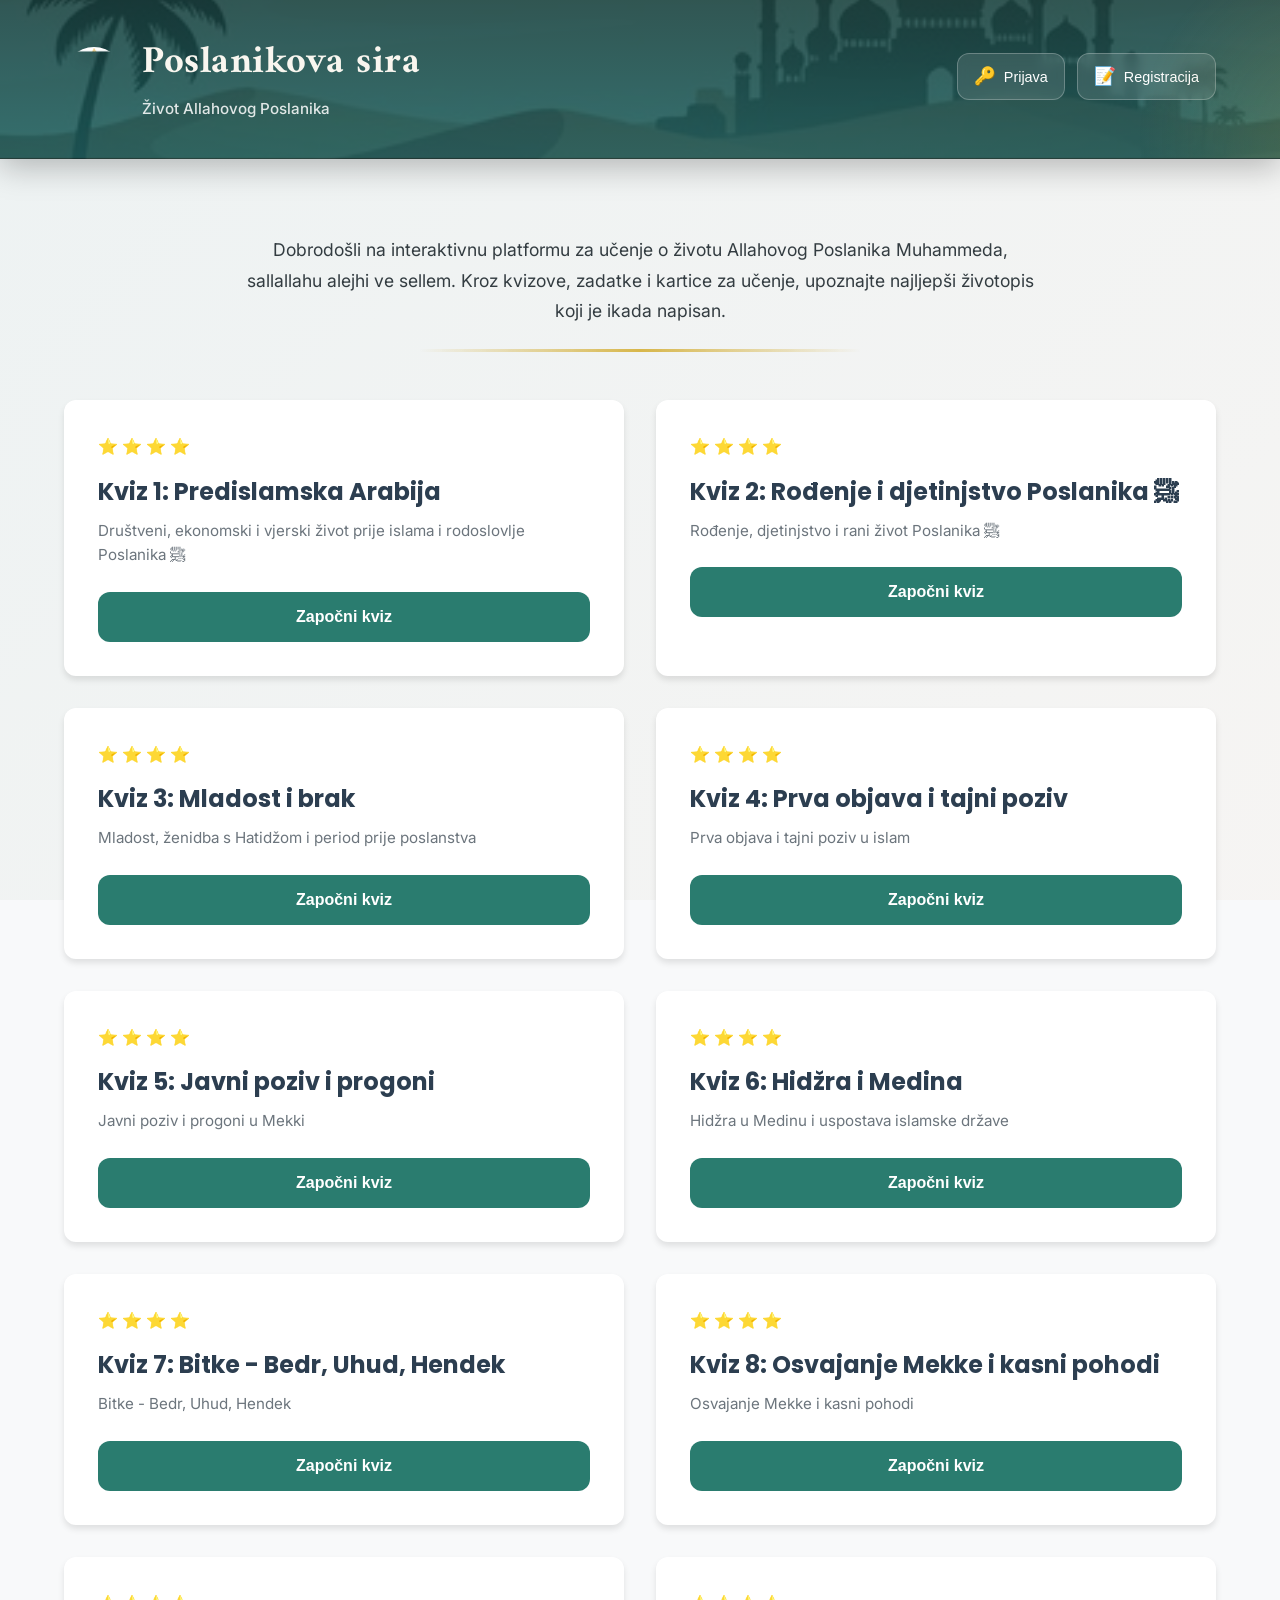
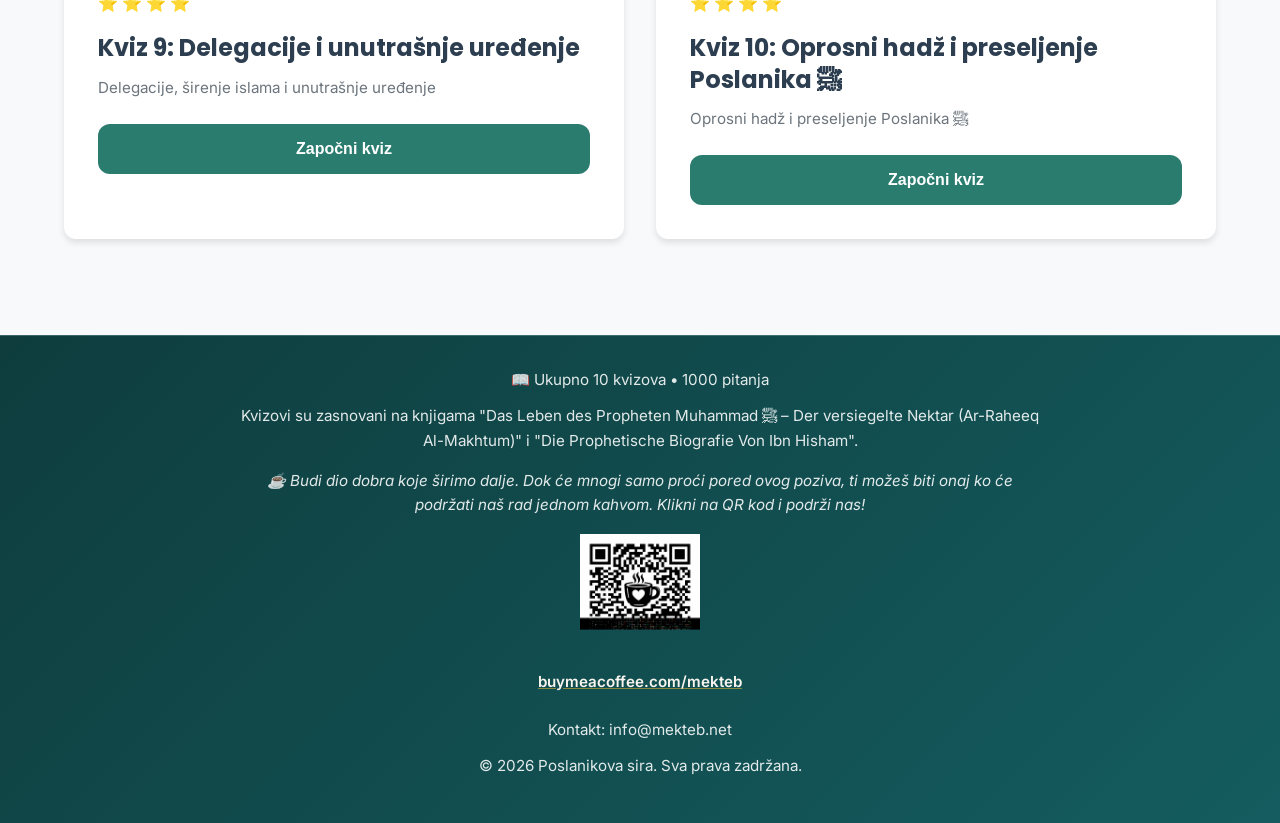
==== index.html @ 51594548 "Inicijalni commit: Sira mini-sajt sa Dockerfile-om za Coolify deploy" ====
<!DOCTYPE html>
<html lang="bs">
<head>
    <meta charset="UTF-8">
    <meta name="viewport" content="width=device-width, initial-scale=1.0">
    <title>Poslanikova sira - Život Allahovog Poslanika</title>
    <meta name="description" content="Interaktivni kvizovi i kartice za učenje o životu Allahovog Poslanika, sallallahu alejhi ve sellem">
    <link rel="stylesheet" href="css/style.css">
    <link rel="preconnect" href="https://fonts.googleapis.com">
    <link rel="preconnect" href="https://fonts.gstatic.com" crossorigin>
    <link href="https://fonts.googleapis.com/css2?family=Amiri:wght@400;700&family=Inter:wght@400;500;600;700&family=Poppins:wght@600;700;800&display=swap" rel="stylesheet">
<script async src="https://www.googletagmanager.com/gtag/js?id=G-P10X0MRPDG"></script>
<script>
  window.dataLayer = window.dataLayer || [];
  function gtag(){dataLayer.push(arguments);}
  gtag("js", new Date());
  gtag("config", "G-P10X0MRPDG");
</script>
</head>
<body>
    <div class="background-pattern"></div>
    
    <!-- Header -->
    <header class="header">
        <div class="container">
            <div class="header-content">
                <div class="logo">
                    <div class="logo-icon">
                        <img src="images/logo_sira.png" alt="Logo" class="logo-img">
                    </div>
                    <div class="logo-text">
                        <!-- Site title is now translatable -->
                        <h1 data-translate="siteTitle">Poslanikova sira</h1>
                        <p class="subtitle" data-translate="siteSubtitle">Život Allahovog Poslanika, s.a.v.s.</p>
                    </div>
                </div>
                <nav class="nav">
                    <div class="auth-nav" id="authNav" style="display: none;">
                        <button class="nav-btn" onclick="window.location.href='login.html?mode=login'">
                            <span class="icon">🔑</span>
                            <span data-translate="login">Prijava</span>
                        </button>
                        <button class="nav-btn" onclick="window.location.href='login.html?mode=register'">
                            <span class="icon">📝</span>
                            <span data-translate="register">Registracija</span>
                        </button>
                    </div>
                    <div class="user-info" id="userInfo" style="display: none;">
                        <span class="user-icon">👤</span>
                        <span class="user-name" id="userName">Korisnik</span>
                        <span class="user-points" id="userPoints">0 bodova</span>
                    </div>
                    <button class="nav-btn" id="statsBtn" data-page="stats">
                        <span class="icon">📊</span>
                        <span data-translate="statistics">Statistika</span>
                    </button>
                    <button class="nav-btn" id="flashcardsBtn" data-page="flashcards">
                        <span class="icon">🎴</span>
                        <span data-translate="flashcardsNav">Kartice</span>
                    </button>
                    <button class="nav-btn admin-only" id="adminBtn" style="display: none;">
                        <span class="icon">⚙️</span>
                        <span>Admin</span>
                    </button>
                    <button class="nav-btn logout-btn" id="logoutBtn">
                        <span class="icon">🚪</span>
                        <span data-translate="logout">Odjava</span>
                    </button>
                </nav>
            </div>
        </div>
    </header>

    <!-- Main Content -->
    <main class="main-content">
        <div class="container">
            
            <!-- Welcome Section -->
            <section class="welcome-section">
  <div class="welcome-centered">
    <p class="welcome-lead" data-translate="welcomeText">
      Dobrodošli na interaktivnu platformu za učenje o životu Allahovog Poslanika Muhammeda, sallallahu alejhi ve sellem.
      <br>
      Kroz kvizove i kartice za učenje upoznajte najljepši životopis koji je ikada napisan.
    </p>
    <div class="welcome-divider"></div>
  </div>
</section>

            <!-- Quizzes Section -->
            <section class="quizzes-section">                
                <div class="quizzes-grid">
                    
                    <!-- Kviz 1 -->
                    <div class="quiz-card" data-quiz="kviz1">
                        <div class="quiz-header">
                            <div class="quiz-difficulty">
                                <span class="star">⭐</span>
                                <span class="star">⭐</span>
                                <span class="star">⭐</span>
                                <span class="star">⭐</span>
                            </div>
                        </div>
                        <h3 class="quiz-title" data-translate="quiz1Title"></h3>
                        <p class="quiz-description" data-translate="quiz1Desc"></p>
                        <button class="start-quiz-btn" data-quiz-id="kviz1" data-translate="startQuiz">Započni kviz</button>
                    </div>

                    <!-- Kviz 2 -->
                    <div class="quiz-card" data-quiz="kviz2">
                        <div class="quiz-header">
                            <div class="quiz-difficulty">
                                <span class="star">⭐</span>
                                <span class="star">⭐</span>
                                <span class="star">⭐</span>
                                <span class="star">⭐</span>
                            </div>
                        </div>
                        <h3 class="quiz-title" data-translate="quiz2Title"></h3>
                        <p class="quiz-description" data-translate="quiz2Desc"></p>
                        <button class="start-quiz-btn" data-quiz-id="kviz2" data-translate="startQuiz">Započni kviz</button>
                    </div>

                    <!-- Kviz 3 -->
                    <div class="quiz-card" data-quiz="kviz3">
                        <div class="quiz-header">
                            <div class="quiz-difficulty">
                                <span class="star">⭐</span>
                                <span class="star">⭐</span>
                                <span class="star">⭐</span>
                                <span class="star">⭐</span>
                            </div>
                        </div>
                        <h3 class="quiz-title" data-translate="quiz3Title"></h3>
                        <p class="quiz-description" data-translate="quiz3Desc"></p>
                        <button class="start-quiz-btn" data-quiz-id="kviz3" data-translate="startQuiz">Započni kviz</button>
                    </div>

                    <!-- Kviz 4 -->
                    <div class="quiz-card" data-quiz="kviz4">
                        <div class="quiz-header">
                            <div class="quiz-difficulty">
                                <span class="star">⭐</span>
                                <span class="star">⭐</span>
                                <span class="star">⭐</span>
                                <span class="star">⭐</span>
                            </div>
                        </div>
                        <h3 class="quiz-title" data-translate="quiz4Title"></h3>
                        <p class="quiz-description" data-translate="quiz4Desc"></p>
                        <button class="start-quiz-btn" data-quiz-id="kviz4" data-translate="startQuiz">Započni kviz</button>
                    </div>

                    <!-- Kviz 5 -->
                    <div class="quiz-card" data-quiz="kviz5">
                        <div class="quiz-header">
                            <div class="quiz-difficulty">
                                <span class="star">⭐</span>
                                <span class="star">⭐</span>
                                <span class="star">⭐</span>
                                <span class="star">⭐</span>
                            </div>
                        </div>
                        <h3 class="quiz-title" data-translate="quiz5Title"></h3>
                        <p class="quiz-description" data-translate="quiz5Desc"></p>
                        <button class="start-quiz-btn" data-quiz-id="kviz5" data-translate="startQuiz">Započni kviz</button>
                    </div>

                    <!-- Kviz 6 -->
                    <div class="quiz-card" data-quiz="kviz6">
                        <div class="quiz-header">
                            <div class="quiz-difficulty">
                                <span class="star">⭐</span>
                                <span class="star">⭐</span>
                                <span class="star">⭐</span>
                                <span class="star">⭐</span>
                            </div>
                        </div>
                        <h3 class="quiz-title" data-translate="quiz6Title"></h3>
                        <p class="quiz-description" data-translate="quiz6Desc"></p>
                        <button class="start-quiz-btn" data-quiz-id="kviz6" data-translate="startQuiz">Započni kviz</button>
                    </div>

                    <!-- Kviz 7 -->
                    <div class="quiz-card" data-quiz="kviz7">
                        <div class="quiz-header">
                            <!-- icon removed -->
                            <div class="quiz-difficulty">
                                <span class="star">⭐</span>
                                <span class="star">⭐</span>
                                <span class="star">⭐</span>
                                <span class="star">⭐</span>
                            </div>
                        </div>
                        <h3 class="quiz-title" data-translate="quiz7Title"></h3>
                        <p class="quiz-description" data-translate="quiz7Desc"></p>
                        <button class="start-quiz-btn" data-quiz-id="kviz7" data-translate="startQuiz">Započni kviz</button>
                    </div>

                    <!-- Kviz 8 -->
                    <div class="quiz-card" data-quiz="kviz8">
                        <div class="quiz-header">
                            <!-- icon removed -->
                            <div class="quiz-difficulty">
                                <span class="star">⭐</span>
                                <span class="star">⭐</span>
                                <span class="star">⭐</span>
                                <span class="star">⭐</span>
                            </div>
                        </div>
                        <h3 class="quiz-title" data-translate="quiz8Title"></h3>
                        <p class="quiz-description" data-translate="quiz8Desc"></p>
                        <button class="start-quiz-btn" data-quiz-id="kviz8" data-translate="startQuiz">Započni kviz</button>
                    </div>

                    <!-- Kviz 9 -->
                    <div class="quiz-card" data-quiz="kviz9">
                        <div class="quiz-header">
                            <!-- icon removed -->
                            <div class="quiz-difficulty">
                                <span class="star">⭐</span>
                                <span class="star">⭐</span>
                                <span class="star">⭐</span>
                                <span class="star">⭐</span>
                            </div>
                        </div>
                        <h3 class="quiz-title" data-translate="quiz9Title"></h3>
                        <p class="quiz-description" data-translate="quiz9Desc"></p>
                        <button class="start-quiz-btn" data-quiz-id="kviz9" data-translate="startQuiz">Započni kviz</button>
                    </div>

                    <!-- Kviz 10 -->
                    <div class="quiz-card" data-quiz="kviz10">
                        <div class="quiz-header">
                            <!-- icon removed -->
                            <div class="quiz-difficulty">
                                <span class="star">⭐</span>
                                <span class="star">⭐</span>
                                <span class="star">⭐</span>
                                <span class="star">⭐</span>
                            </div>
                        </div>
                        <h3 class="quiz-title" data-translate="quiz10Title"></h3>
                        <p class="quiz-description" data-translate="quiz10Desc"></p>
                        <button class="start-quiz-btn" data-quiz-id="kviz10" data-translate="startQuiz">Započni kviz</button>
                    </div>

                </div>
            </section>

        </div>
    </main>

    <!-- Footer -->
    <footer class="footer">
        <div class="container">
            <div class="support-section">
                <!-- Total quizzes and questions info -->
                <p data-translate="totalQuizzesInfo">📖 Ukupno 10 kvizova • 1000 pitanja</p>
                <!-- Sources of quizzes -->
                <p data-translate="basedOnWorks">Kvizovi su zasnovani na knjigama "Das Leben des Propheten Muhammad ﷺ – Der versiegelte Nektar (Ar-Raheeq Al-Makhtum)" i "Die Prophetische Biografie Von Ibn Hisham".</p>
                <!-- Donation call to action -->
                <p class="coffee-text" data-translate="coffeeText">☕ Budi dio dobra koje širimo dalje. Dok će mnogi samo proći pored ovog poziva, ti možeš biti onaj ko će podržati naš rad. Klikni na QR kod i podrži nas!</p>
                <a href="https://www.buymeacoffee.com/mekteb" target="_blank">
                    <img src="images/bmc_qr.png" alt="Buy Me a Coffee QR" class="qr-code">
                </a>
                <p><a href="https://www.buymeacoffee.com/mekteb" target="_blank" class="support-link">buymeacoffee.com/mekteb</a></p>
                <!-- Contact information -->
                <p data-translate="contactInfo">Kontakt: <a href="mailto:info@mekteb.net">info@mekteb.net</a></p>
                <!-- Copyright -->
                <p class="copyright">© 2026 <span data-translate="siteTitleFooter">Poslanikova sira</span>. <span data-translate="allRightsReserved">Sva prava zadržana.</span></p>
            </div>
        </div>
    </footer>

    <!-- Statistics Modal -->
    <div class="modal" id="statsModal" style="display:none">
        <div class="modal-content">
            <div class="modal-header">
                <h2 data-translate="yourStatistics">📊 Vaša statistika</h2>
                <button class="close-modal" data-modal="statsModal">×</button>
            </div>
            <div class="modal-body">
                <div class="stats-grid">
                    <div class="stat-card">
                        <span class="stat-icon">⭐</span>
                        <span class="stat-value" id="totalPoints">0</span>
                        <span class="stat-label" data-translate="totalPointsLabel">Ukupno bodova</span>
                    </div>
                    <div class="stat-card">
                        <span class="stat-icon">✅</span>
                        <span class="stat-value" id="totalCorrect">0</span>
                        <span class="stat-label" data-translate="totalCorrectLabel">Tačnih odgovora</span>
                    </div>
                    <div class="stat-card">
                        <span class="stat-icon">❌</span>
                        <span class="stat-value" id="totalWrong">0</span>
                        <span class="stat-label" data-translate="totalWrongLabel">Netačnih odgovora</span>
                    </div>
                    <div class="stat-card">
                        <span class="stat-icon">📝</span>
                        <span class="stat-value" id="quizzesTaken">0</span>
                        <span class="stat-label" data-translate="quizzesTakenLabel">Završenih kvizova</span>
                    </div>
                </div>
                <div class="progress-section">
                    <h3 data-translate="quizHistoryTitle">Istorija kvizova</h3>
                    <div id="quizHistory"></div>
                </div>
            </div>
        </div>
    </div>

    <script src="js/translations.js"></script>
    <script src="js/auth.js"></script>
    <script src="js/app.js"></script>
    <script>
        // Apply translations on page load
        document.addEventListener('DOMContentLoaded', function () {
            if (typeof applyTranslations === 'function') {
                applyTranslations();
            }
        });
    </script>
</body>
</html>
---- css/style.css ----
/* Poslanikova sira - Main Styles */

:root {
    --primary: #2a7c6f;
    --primary-dark: #1e5a50;
    --secondary: #d4a574;
    --accent: #f4a261;
    --bg-light: #f8f9fa;
    --bg-white: #ffffff;
    --text-dark: #2c3e50;
    --text-light: #6c757d;
    --border-color: #e0e0e0;
    --shadow: 0 4px 6px rgba(0, 0, 0, 0.1);
    --shadow-lg: 0 10px 25px rgba(0, 0, 0, 0.15);
    --border-radius: 12px;
    --spacing-xs: 0.5rem;
    --spacing-sm: 0.75rem;
    --spacing-md: 1rem;
    --spacing-lg: 1.5rem;
    --spacing-xl: 2rem;
    --spacing-xxl: 3rem;
}

/* Custom header logo styling */
.header .logo-icon {
    /* Remove default gradient background when displaying logo image */
    background: none;
    box-shadow: none;
}

.header .logo-icon img {
    width: 60px;
    height: 60px;
    object-fit: contain;
    border-radius: 50%;
}

* {
    margin: 0;
    padding: 0;
    box-sizing: border-box;
}

body {
    font-family: 'Inter', sans-serif;
    background: var(--bg-light);
    color: var(--text-dark);
    line-height: 1.6;
    min-height: 100vh;
    position: relative;
}

.background-pattern {
    position: fixed;
    top: 0;
    left: 0;
    width: 100%;
    height: 100%;
    background: linear-gradient(135deg, rgba(42, 124, 111, 0.05) 0%, rgba(212, 165, 116, 0.05) 100%);
    pointer-events: none;
    z-index: -1;
}

.container {
    max-width: 1200px;
    margin: 0 auto;
    padding: 0 var(--spacing-lg);
}

/* Header */
.header {
    background: var(--bg-white);
    box-shadow: var(--shadow);
    padding: var(--spacing-lg) 0;
    position: sticky;
    top: 0;
    z-index: 100;
    /* Add subtle separation from content */
    border-bottom: 1px solid rgba(0, 0, 0, 0.08);
}

.header-content {
    display: flex;
    justify-content: space-between;
    align-items: center;
    flex-wrap: wrap;
    gap: var(--spacing-md);
}

.logo {
    display: flex;
    align-items: center;
    gap: var(--spacing-md);
}

.logo-icon {
    width: 60px;
    height: 60px;
    background: linear-gradient(135deg, var(--primary), var(--primary-dark));
    border-radius: 50%;
    display: flex;
    align-items: center;
    justify-content: center;
    box-shadow: var(--shadow);
}

.arabic-text {
    font-size: 2rem;
    color: white;
    font-family: 'Amiri', serif;
}

/* Custom style for quiz name on results page. We avoid using .arabic-text
   here because .arabic-text sets text color to white, which is hard to
   read on light backgrounds. */
.quiz-name {
    font-family: var(--font-heading);
    font-size: 1.4rem;
    font-weight: 700;
    color: var(--primary);
    margin-bottom: var(--spacing-md);
}

.logo-text h1 {
    font-family: 'Poppins', sans-serif;
    font-size: 1.75rem;
    color: var(--primary);
    margin-bottom: 0.25rem;
}

.subtitle {
    font-size: 0.9rem;
    color: var(--text-light);
}

.nav {
    display: flex;
    align-items: center;
    gap: var(--spacing-sm);
    flex-wrap: wrap;
}

.auth-nav {
    display: flex;
    gap: var(--spacing-sm);
}

.user-info {
    display: flex;
    align-items: center;
    gap: var(--spacing-sm);
    padding: var(--spacing-sm) var(--spacing-md);
    background: var(--bg-light);
    border-radius: var(--border-radius);
}

.user-icon {
    font-size: 1.25rem;
}

.user-name {
    font-weight: 600;
    color: var(--text-dark);
}

.user-points {
    font-size: 0.875rem;
    color: var(--text-light);
    padding-left: var(--spacing-sm);
    border-left: 2px solid var(--border-color);
}

.nav-btn {
    display: flex;
    align-items: center;
    gap: var(--spacing-xs);
    padding: var(--spacing-sm) var(--spacing-md);
    background: var(--bg-white);
    border: 2px solid var(--border-color);
    border-radius: var(--border-radius);
    cursor: pointer;
    transition: all 0.3s ease;
    font-size: 0.9rem;
    font-weight: 500;
}

.nav-btn:hover {
    background: var(--primary);
    color: white;
    border-color: var(--primary);
    transform: translateY(-2px);
}

.nav-btn .icon {
    font-size: 1.1rem;
}

.logout-btn {
    background: #dc3545;
    color: white;
    border-color: #dc3545;
}

.logout-btn:hover {
    background: #c82333;
    border-color: #c82333;
}

/* Main Content */
.main-content {
    padding: var(--spacing-xxl) 0;
}

.hero-section {
    text-align: center;
    margin-bottom: var(--spacing-xxl);
}

.hero-title {
    font-family: 'Amiri', serif;
    font-size: 2.5rem;
    color: var(--primary);
    margin-bottom: var(--spacing-md);
}

.hero-description {
    font-size: 1.1rem;
    color: var(--text-light);
    max-width: 800px;
    margin: 0 auto var(--spacing-xl);
    line-height: 1.8;
}

.stats-overview {
    display: flex;
    justify-content: center;
    gap: var(--spacing-xl);
    flex-wrap: wrap;
}

.stat-item {
    display: flex;
    flex-direction: column;
    align-items: center;
    padding: var(--spacing-lg);
    background: var(--bg-white);
    border-radius: var(--border-radius);
    box-shadow: var(--shadow);
    min-width: 120px;
}

.stat-number {
    font-size: 2.5rem;
    font-weight: 700;
    color: var(--primary);
    font-family: 'Poppins', sans-serif;
}

.stat-label {
    font-size: 0.9rem;
    color: var(--text-light);
    margin-top: var(--spacing-xs);
}

/* Quizzes Section */
.quizzes-section {
    margin-top: var(--spacing-xxl);
}

.section-title {
    font-family: 'Poppins', sans-serif;
    font-size: 2rem;
    color: var(--text-dark);
    margin-bottom: var(--spacing-xl);
    text-align: center;
}

.quizzes-grid {
    display: grid;
    /* Always show two columns for quizzes. On smaller screens the cards will stack due to container width constraints */
    grid-template-columns: repeat(2, 1fr);
    gap: var(--spacing-xl);
}

.quiz-card {
    background: var(--bg-white);
    border-radius: var(--border-radius);
    padding: var(--spacing-xl);
    box-shadow: var(--shadow);
    transition: all 0.3s ease;
    cursor: pointer;
    border: 2px solid transparent;
}

.quiz-card:hover {
    transform: translateY(-5px);
    box-shadow: var(--shadow-lg);
    border-color: var(--primary);
}

.quiz-header {
    display: flex;
    justify-content: space-between;
    align-items: center;
    margin-bottom: var(--spacing-md);
}

.quiz-icon {
    font-size: 2.5rem;
}

.quiz-difficulty {
    display: flex;
    gap: 0.25rem;
}

.star {
    color: #ffc107;
    font-size: 1rem;
}

.quiz-title {
    font-family: 'Poppins', sans-serif;
    font-size: 1.5rem;
    color: var(--text-dark);
    margin-bottom: var(--spacing-sm);
    line-height: 1.3;
}

.quiz-description {
    color: var(--text-light);
    font-size: 0.95rem;
    margin-bottom: var(--spacing-lg);
    line-height: 1.6;
}

.quiz-info {
    display: flex;
    gap: var(--spacing-lg);
    margin-bottom: var(--spacing-lg);
    padding-top: var(--spacing-md);
    border-top: 1px solid var(--border-color);
}

.info-item {
    display: flex;
    align-items: center;
    gap: var(--spacing-xs);
    font-size: 0.9rem;
    color: var(--text-light);
}

.info-item .icon {
    font-size: 1.1rem;
}

.start-quiz-btn {
    width: 100%;
    padding: var(--spacing-md);
    background: var(--primary);
    color: white;
    border: none;
    border-radius: var(--border-radius);
    font-size: 1rem;
    font-weight: 600;
    cursor: pointer;
    transition: all 0.3s ease;
}

.start-quiz-btn:hover {
    background: var(--primary-dark);
    transform: translateX(5px);
}

/* Footer */
.footer {
    background: linear-gradient(135deg, #0f3d3e, #145c5f);
    color: rgba(255,255,255,0.92);
    padding: var(--spacing-xl) 0;
    margin-top: var(--spacing-xxl);
    border-top: 1px solid rgba(255,255,255,0.18);
}

/* Support section inside footer */
.support-section {
    text-align: center;
    max-width: 800px;
    margin: 0 auto;
}

/* Individual paragraphs in footer */
.support-section p {
    margin-bottom: var(--spacing-sm);
    font-size: 0.95rem;
    color: rgba(255, 255, 255, 0.88);
    line-height: 1.6;
}

.coffee-text {
    margin: var(--spacing-md) 0;
    font-style: italic;
    color: rgba(255, 255, 255, 0.8);
}

.qr-code {
    width: 120px;
    height: auto;
    margin: var(--spacing-md) auto;
    display: block;
}

.support-link {
    color: #f9f6ef;
    text-decoration: underline;
    text-decoration-color: rgba(212,175,55,0.6);
    font-weight: 600;
    display: inline-block;
    margin-bottom: var(--spacing-sm);
    transition: all 0.3s ease;
}

.support-link:hover {
    color: #ffffff;
    text-decoration-color: rgba(212,175,55,0.9);
}

/* Responsive */
@media (max-width: 768px) {
    .header-content {
        flex-direction: column;
        text-align: center;
    }

    .nav {
        width: 100%;
        justify-content: center;
    }

    .hero-title {
        font-size: 2rem;
    }

    .quizzes-grid {
        grid-template-columns: 1fr;
    }

    .stats-overview {
        gap: var(--spacing-md);
    }

    .stat-item {
        min-width: 100px;
        padding: var(--spacing-md);
    }

    .stat-number {
        font-size: 2rem;
    }
}
/* =========================
   SVEČANO ZAGLAVLJE
========================= */

.header {
    position: relative;
    background: linear-gradient(rgba(15, 61, 62, 0.85), rgba(20, 92, 95, 0.85)), url('../images/header_bg.jpg');
    background-size: cover;
    background-position: center;
    color: #ffffff;
    padding: 32px 0 36px;
    box-shadow: 0 8px 30px rgba(0, 0, 0, 0.25);
    overflow: hidden;
}

/* suptilni ornament / svjetlo */
.header::after {
    content: "";
    position: absolute;
    top: -40%;
    right: -20%;
    width: 400px;
    height: 400px;
    background: radial-gradient(
        circle,
        rgba(212, 175, 55, 0.18),
        transparent 70%
    );
    pointer-events: none;
}

/* LOGO BLOK */
.logo {
    display: flex;
    align-items: center;
    gap: 18px;
}

.logo-img {
    width: 64px;
    height: auto;
    filter: drop-shadow(0 4px 8px rgba(0,0,0,0.35));
}

/* NASLOV */
.logo-text h1 {
    font-family: "Amiri", serif;
    font-size: 2.4rem;
    font-weight: 700;
    margin: 0;
    letter-spacing: 0.5px;
    color: #f9f6ef;
}

/* PODNASLOV */
.logo-text .subtitle {
    font-family: "Inter", sans-serif;
    font-size: 0.95rem;
    font-weight: 500;
    margin-top: 4px;
    color: rgba(255, 255, 255, 0.85);
}

/* NAV DUGMAD U HEADERU */
.nav-btn {
    background: rgba(255, 255, 255, 0.12);
    border: 1px solid rgba(255, 255, 255, 0.25);
    color: #fff;
    backdrop-filter: blur(6px);
}

.nav-btn:hover {
    background: rgba(212, 175, 55, 0.25);
    border-color: rgba(212, 175, 55, 0.6);
}

/* USER INFO */
.user-info {
    color: rgba(255,255,255,0.9);
}
/* Centered welcome text – elegant version */
.welcome-section {
  margin: 28px 0 36px;
}

.welcome-centered {
  max-width: 820px;
  margin: 0 auto;
  text-align: center;
  padding: 0 16px;
}

.welcome-lead {
  margin: 0;
  font-family: "Amiri", serif;
  font-size: 1.25rem;
  line-height: 1.75;
  color: rgba(30, 40, 45, 0.9);
}

/* Estetski razdjelnik */
.welcome-divider {
  margin: 22px auto 0;
  width: 140px;
  height: 1px;
  background: linear-gradient(
    to right,
    transparent,
    rgba(212, 175, 55, 0.9),
    transparent
  );
}
/* Centered welcome text – elegant version */
.welcome-section {
  margin: 28px 0 36px;
}

.welcome-centered {
  max-width: 820px;
  margin: 0 auto;
  text-align: center;
  padding: 0 16px;
}

.welcome-lead {
  margin: 0;
  font-family: "Inter", sans-serif;
  font-size: 1.1rem;
  line-height: 1.75;
  color: rgba(30, 40, 45, 0.9);
}

/* Estetski razdjelnik */
.welcome-divider {
  margin: 22px auto 0;
  width: 440px;
  height: 3px;
  background: linear-gradient(
    to right,
    transparent,
    rgba(212, 175, 55, 0.9),
    transparent
  );
}
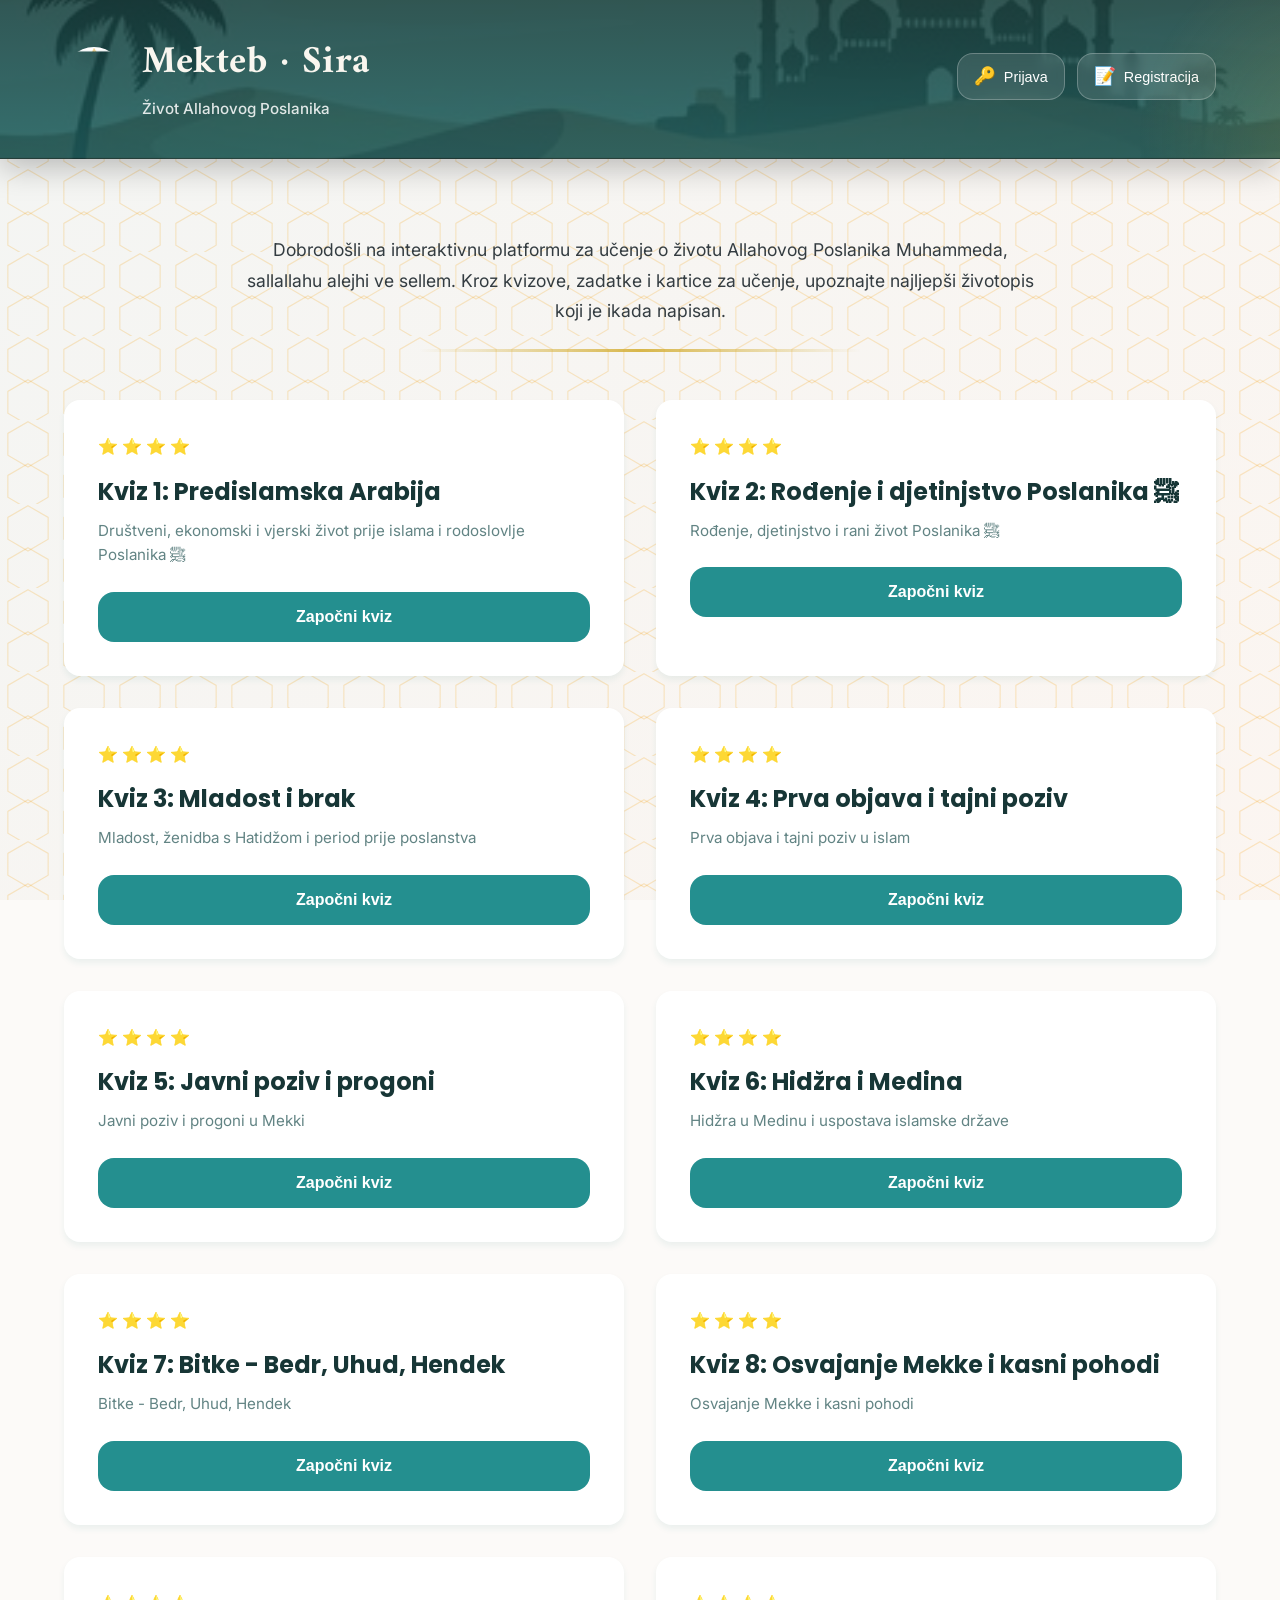
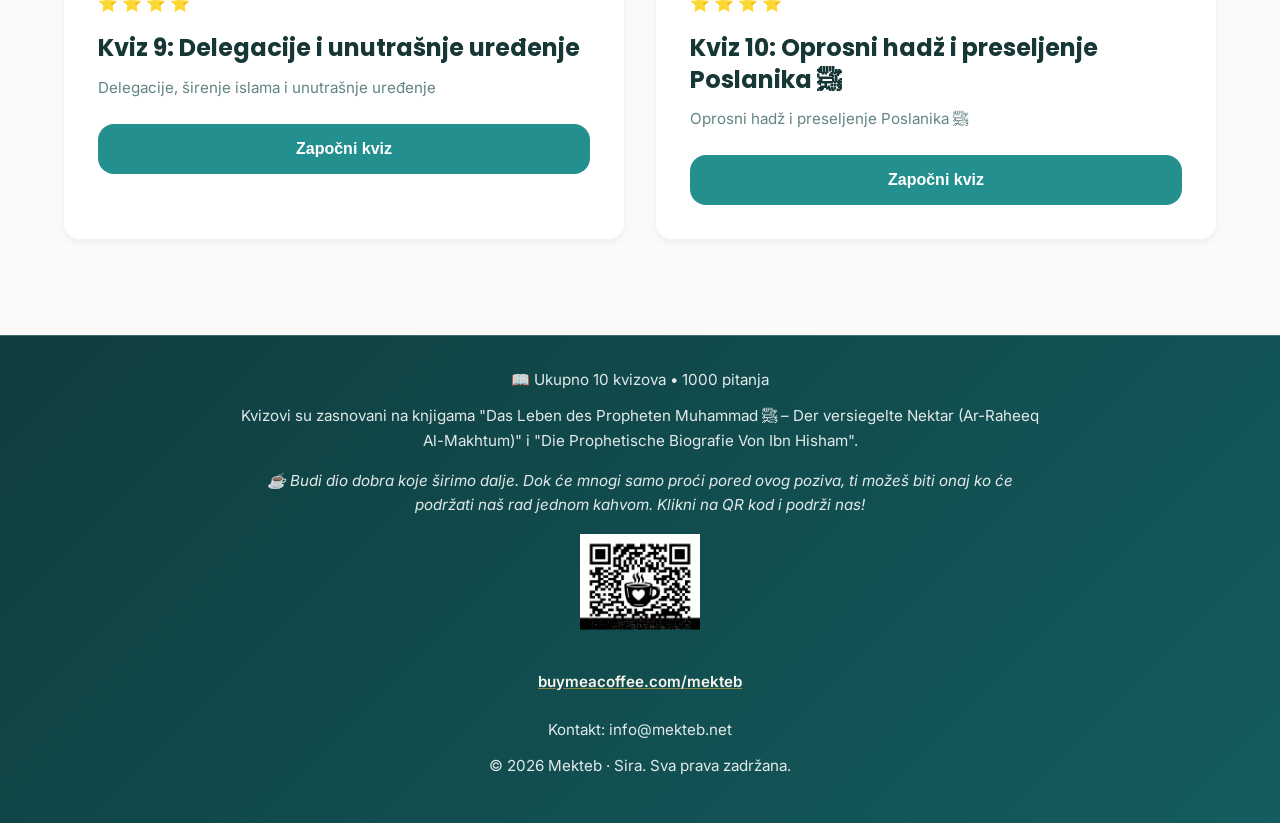
==== commit 7f88ced2: "Dizajn: mekteb.net paleta (tirkiz/narandža/krem) + saće pozadina + Mekteb prefix u logo naslovu" ====
--- a/index.html
+++ b/index.html
@@ -30,7 +30,7 @@
                     </div>
                     <div class="logo-text">
                         <!-- Site title is now translatable -->
-                        <h1 data-translate="siteTitle">Poslanikova sira</h1>
+                        <h1 data-translate="siteTitle"><span style="color: var(--primary); font-weight: 800;">Mekteb</span> <span style="color: var(--text-light); font-weight: 400; margin: 0 0.2rem;">·</span> Sira</h1>
                         <p class="subtitle" data-translate="siteSubtitle">Život Allahovog Poslanika, s.a.v.s.</p>
                     </div>
                 </div>
--- a/css/style.css
+++ b/css/style.css
@@ -1,18 +1,19 @@
 /* Poslanikova sira - Main Styles */
 
 :root {
-    --primary: #2a7c6f;
-    --primary-dark: #1e5a50;
-    --secondary: #d4a574;
-    --accent: #f4a261;
-    --bg-light: #f8f9fa;
+    /* Mekteb.net paleta — duboki tirkiz + topla narandža na kremastoj pozadini */
+    --primary: hsl(180, 60%, 35%);
+    --primary-dark: hsl(180, 65%, 25%);
+    --secondary: hsl(25, 85%, 60%);
+    --accent: hsl(40, 95%, 55%);
+    --bg-light: hsl(40, 33%, 98%);
     --bg-white: #ffffff;
-    --text-dark: #2c3e50;
-    --text-light: #6c757d;
-    --border-color: #e0e0e0;
-    --shadow: 0 4px 6px rgba(0, 0, 0, 0.1);
-    --shadow-lg: 0 10px 25px rgba(0, 0, 0, 0.15);
-    --border-radius: 12px;
+    --text-dark: hsl(180, 40%, 15%);
+    --text-light: hsl(180, 15%, 45%);
+    --border-color: hsl(40, 20%, 88%);
+    --shadow: 0 4px 6px rgba(35, 122, 122, 0.08);
+    --shadow-lg: 0 10px 25px rgba(35, 122, 122, 0.15);
+    --border-radius: 16px;
     --spacing-xs: 0.5rem;
     --spacing-sm: 0.75rem;
     --spacing-md: 1rem;
@@ -56,7 +57,13 @@
     left: 0;
     width: 100%;
     height: 100%;
-    background: linear-gradient(135deg, rgba(42, 124, 111, 0.05) 0%, rgba(212, 165, 116, 0.05) 100%);
+    background-color: hsl(40, 33%, 98%);
+    background-image:
+        linear-gradient(135deg, rgba(35, 122, 122, 0.04) 0%, rgba(240, 133, 66, 0.04) 100%),
+        url("data:image/svg+xml;utf8,<svg xmlns='http://www.w3.org/2000/svg' width='56' height='100' viewBox='0 0 56 100'><g fill='none' stroke='%23f59e0b' stroke-width='1.4' stroke-opacity='0.22'><polygon points='28,2 52,16 52,42 28,56 4,42 4,16'/><polygon points='28,52 52,66 52,92 28,106 4,92 4,66'/></g></svg>");
+    background-size: auto, 56px 84px;
+    background-repeat: no-repeat, repeat;
+    background-attachment: fixed;
     pointer-events: none;
     z-index: -1;
 }
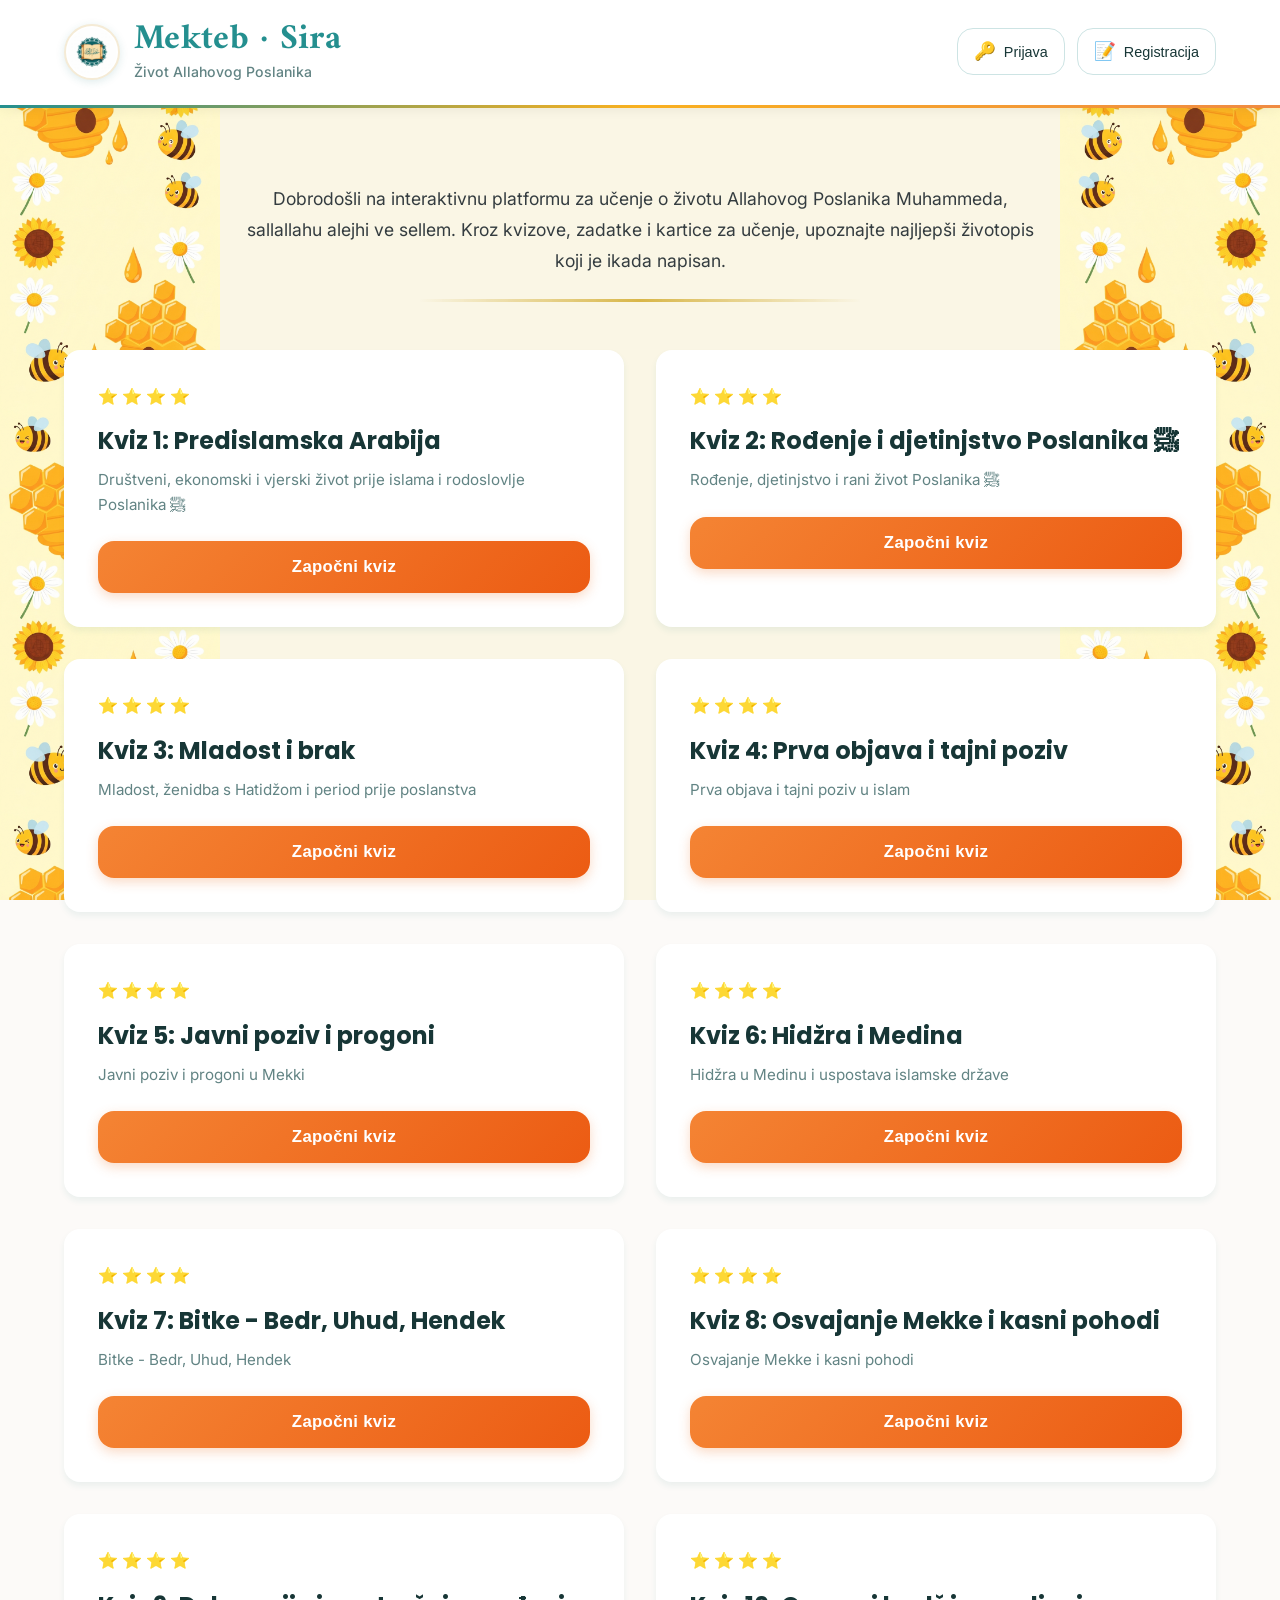
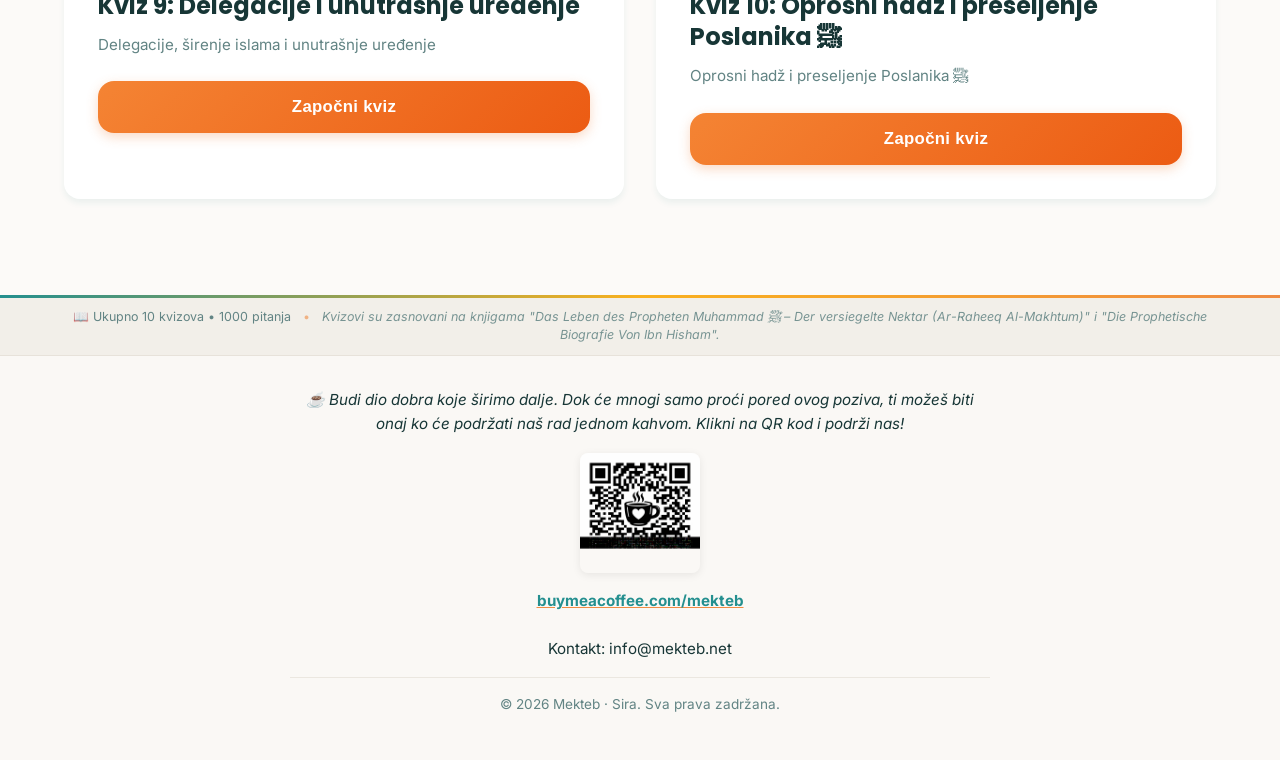
==== commit 36093770: "Mekteb-style svijetli footer + diskretna meta traka + novi vidljiv logo" ====
--- a/index.html
+++ b/index.html
@@ -251,24 +251,26 @@
         </div>
     </main>
 
-    <!-- Footer -->
+    <!-- Footer (mekteb.net stil) -->
     <footer class="footer">
+        <!-- Diskretna traka na vrhu sa info o izvorima -->
+        <div class="footer-meta">
+            <div class="container">
+                <span class="footer-meta-item" data-translate="totalQuizzesInfo">Ukupno 10 kvizova • 1000 pitanja</span>
+                <span class="footer-meta-sep">•</span>
+                <span class="footer-meta-item footer-sources" data-translate="basedOnWorks">Kvizovi su zasnovani na knjigama "Das Leben des Propheten Muhammad ﷺ – Der versiegelte Nektar (Ar-Raheeq Al-Makhtum)" i "Die Prophetische Biografie Von Ibn Hisham".</span>
+            </div>
+        </div>
+
         <div class="container">
             <div class="support-section">
-                <!-- Total quizzes and questions info -->
-                <p data-translate="totalQuizzesInfo">📖 Ukupno 10 kvizova • 1000 pitanja</p>
-                <!-- Sources of quizzes -->
-                <p data-translate="basedOnWorks">Kvizovi su zasnovani na knjigama "Das Leben des Propheten Muhammad ﷺ – Der versiegelte Nektar (Ar-Raheeq Al-Makhtum)" i "Die Prophetische Biografie Von Ibn Hisham".</p>
-                <!-- Donation call to action -->
                 <p class="coffee-text" data-translate="coffeeText">☕ Budi dio dobra koje širimo dalje. Dok će mnogi samo proći pored ovog poziva, ti možeš biti onaj ko će podržati naš rad. Klikni na QR kod i podrži nas!</p>
                 <a href="https://www.buymeacoffee.com/mekteb" target="_blank">
                     <img src="images/bmc_qr.png" alt="Buy Me a Coffee QR" class="qr-code">
                 </a>
                 <p><a href="https://www.buymeacoffee.com/mekteb" target="_blank" class="support-link">buymeacoffee.com/mekteb</a></p>
-                <!-- Contact information -->
                 <p data-translate="contactInfo">Kontakt: <a href="mailto:info@mekteb.net">info@mekteb.net</a></p>
-                <!-- Copyright -->
-                <p class="copyright">© 2026 <span data-translate="siteTitleFooter">Poslanikova sira</span>. <span data-translate="allRightsReserved">Sva prava zadržana.</span></p>
+                <p class="copyright">© 2026 <span data-translate="siteTitleFooter">Mekteb · Sira</span>. <span data-translate="allRightsReserved">Sva prava zadržana.</span></p>
             </div>
         </div>
     </footer>
--- a/css/style.css
+++ b/css/style.css
@@ -57,15 +57,50 @@
     left: 0;
     width: 100%;
     height: 100%;
-    background-color: hsl(40, 33%, 98%);
-    background-image:
-        linear-gradient(135deg, rgba(35, 122, 122, 0.04) 0%, rgba(240, 133, 66, 0.04) 100%),
-        url("data:image/svg+xml;utf8,<svg xmlns='http://www.w3.org/2000/svg' width='56' height='100' viewBox='0 0 56 100'><g fill='none' stroke='%23f59e0b' stroke-width='1.4' stroke-opacity='0.22'><polygon points='28,2 52,16 52,42 28,56 4,42 4,16'/><polygon points='28,52 52,66 52,92 28,106 4,92 4,66'/></g></svg>");
-    background-size: auto, 56px 84px;
-    background-repeat: no-repeat, repeat;
-    background-attachment: fixed;
+    background-color: hsl(48, 70%, 94%);
     pointer-events: none;
     z-index: -1;
+}
+
+.background-pattern::before,
+.background-pattern::after {
+    content: "";
+    position: absolute;
+    top: 0;
+    bottom: 0;
+    width: 220px;
+    background-image: url('../images/bg-side.png');
+    background-repeat: repeat-y;
+    background-size: 220px auto;
+    background-position: top center;
+    opacity: 0.95;
+}
+
+.background-pattern::before {
+    left: 0;
+}
+
+.background-pattern::after {
+    right: 0;
+    transform: scaleX(-1);
+}
+
+@media (max-width: 1100px) {
+    .background-pattern::before,
+    .background-pattern::after {
+        width: 130px;
+        background-size: 130px auto;
+        opacity: 0.6;
+    }
+}
+
+@media (max-width: 768px) {
+    .background-pattern::before,
+    .background-pattern::after {
+        width: 70px;
+        background-size: 70px auto;
+        opacity: 0.45;
+    }
 }
 
 .container {
@@ -364,49 +399,79 @@
 .start-quiz-btn {
     width: 100%;
     padding: var(--spacing-md);
-    background: var(--primary);
-    color: white;
+    background: linear-gradient(135deg, hsl(25, 90%, 58%), hsl(20, 85%, 50%));
+    color: #ffffff;
     border: none;
     border-radius: var(--border-radius);
-    font-size: 1rem;
-    font-weight: 600;
+    font-size: 1.05rem;
+    font-weight: 700;
     cursor: pointer;
-    transition: all 0.3s ease;
+    transition: all 0.25s ease;
+    box-shadow: 0 4px 12px rgba(240, 133, 66, 0.3);
+    letter-spacing: 0.3px;
 }
 
 .start-quiz-btn:hover {
-    background: var(--primary-dark);
-    transform: translateX(5px);
-}
-
-/* Footer */
+    background: linear-gradient(135deg, hsl(25, 95%, 55%), hsl(18, 90%, 45%));
+    transform: translateY(-2px);
+    box-shadow: 0 6px 18px rgba(240, 133, 66, 0.45);
+}
+
+/* Footer (mekteb.net stil — svijetla pozadina, tirkiz/narandža akcenti) */
 .footer {
-    background: linear-gradient(135deg, #0f3d3e, #145c5f);
-    color: rgba(255,255,255,0.92);
-    padding: var(--spacing-xl) 0;
+    background: hsl(40, 33%, 97%);
+    color: var(--text-dark);
+    padding: 0 0 var(--spacing-xl) 0;
     margin-top: var(--spacing-xxl);
-    border-top: 1px solid rgba(255,255,255,0.18);
-}
-
-/* Support section inside footer */
+    border-top: 3px solid transparent;
+    border-image: linear-gradient(90deg, hsl(180, 60%, 35%), hsl(40, 95%, 55%), hsl(25, 85%, 60%)) 1;
+}
+
+/* Diskretna meta traka na vrhu footera */
+.footer-meta {
+    background: hsl(40, 25%, 93%);
+    padding: 10px 0;
+    margin-bottom: var(--spacing-xl);
+    border-bottom: 1px solid hsl(40, 20%, 88%);
+    text-align: center;
+    font-size: 0.78rem;
+    color: var(--text-light);
+    line-height: 1.5;
+}
+
+.footer-meta-item {
+    display: inline;
+}
+
+.footer-meta-sep {
+    margin: 0 0.5rem;
+    color: var(--secondary);
+    opacity: 0.6;
+}
+
+.footer-sources {
+    font-style: italic;
+    opacity: 0.85;
+}
+
+/* Support section */
 .support-section {
     text-align: center;
-    max-width: 800px;
+    max-width: 700px;
     margin: 0 auto;
 }
 
-/* Individual paragraphs in footer */
 .support-section p {
     margin-bottom: var(--spacing-sm);
     font-size: 0.95rem;
-    color: rgba(255, 255, 255, 0.88);
+    color: var(--text-dark);
     line-height: 1.6;
 }
 
 .coffee-text {
     margin: var(--spacing-md) 0;
     font-style: italic;
-    color: rgba(255, 255, 255, 0.8);
+    color: var(--text-light);
 }
 
 .qr-code {
@@ -414,21 +479,40 @@
     height: auto;
     margin: var(--spacing-md) auto;
     display: block;
+    border-radius: 8px;
+    box-shadow: 0 2px 8px rgba(0, 0, 0, 0.08);
 }
 
 .support-link {
-    color: #f9f6ef;
+    color: var(--primary);
     text-decoration: underline;
-    text-decoration-color: rgba(212,175,55,0.6);
-    font-weight: 600;
+    text-decoration-color: var(--secondary);
+    font-weight: 700;
     display: inline-block;
     margin-bottom: var(--spacing-sm);
-    transition: all 0.3s ease;
+    transition: all 0.2s ease;
 }
 
 .support-link:hover {
-    color: #ffffff;
-    text-decoration-color: rgba(212,175,55,0.9);
+    color: var(--primary-dark);
+    text-decoration-color: var(--primary);
+}
+
+.copyright {
+    margin-top: var(--spacing-md) !important;
+    padding-top: var(--spacing-md);
+    border-top: 1px solid hsl(40, 20%, 90%);
+    font-size: 0.85rem !important;
+    color: var(--text-light) !important;
+}
+
+.copyright a, .support-section a[href^="mailto"] {
+    color: var(--primary);
+    text-decoration: none;
+}
+
+.copyright a:hover, .support-section a[href^="mailto"]:hover {
+    text-decoration: underline;
 }
 
 /* Responsive */
@@ -468,81 +552,98 @@
    SVEČANO ZAGLAVLJE
 ========================= */
 
+/* BIJELI HEADER (mekteb.net stil) */
 .header {
     position: relative;
-    background: linear-gradient(rgba(15, 61, 62, 0.85), rgba(20, 92, 95, 0.85)), url('../images/header_bg.jpg');
-    background-size: cover;
-    background-position: center;
-    color: #ffffff;
-    padding: 32px 0 36px;
-    box-shadow: 0 8px 30px rgba(0, 0, 0, 0.25);
+    background: #ffffff;
+    color: var(--text-dark);
+    padding: 20px 0 22px;
+    box-shadow: 0 2px 12px rgba(0, 0, 0, 0.06);
+    border-bottom: 3px solid transparent;
+    border-image: linear-gradient(90deg, hsl(180, 60%, 35%), hsl(40, 95%, 55%), hsl(25, 85%, 60%)) 1;
     overflow: hidden;
 }
 
-/* suptilni ornament / svjetlo */
-.header::after {
-    content: "";
-    position: absolute;
-    top: -40%;
-    right: -20%;
-    width: 400px;
-    height: 400px;
-    background: radial-gradient(
-        circle,
-        rgba(212, 175, 55, 0.18),
-        transparent 70%
-    );
-    pointer-events: none;
-}
+.header::after { content: none; }
 
 /* LOGO BLOK */
 .logo {
     display: flex;
     align-items: center;
-    gap: 18px;
-}
-
+    gap: 14px;
+}
+
+/* Override tamnog gradient kruga oko logo-icon — bijela pozadina sa suptilnim border-om */
+.header .logo-icon {
+    background: #ffffff !important;
+    box-shadow: 0 2px 8px rgba(35, 122, 122, 0.15) !important;
+    border: 2px solid hsl(40, 60%, 90%);
+    width: 56px !important;
+    height: 56px !important;
+}
+
+.header .logo-icon img,
 .logo-img {
-    width: 64px;
-    height: auto;
-    filter: drop-shadow(0 4px 8px rgba(0,0,0,0.35));
-}
-
-/* NASLOV */
+    width: 48px !important;
+    height: 48px !important;
+    object-fit: contain;
+    border-radius: 50%;
+    filter: none;
+    display: block;
+}
+
+/* NASLOV — tamna mekteb tirkiz boja na bijeloj pozadini */
 .logo-text h1 {
     font-family: "Amiri", serif;
-    font-size: 2.4rem;
+    font-size: 2.2rem;
     font-weight: 700;
     margin: 0;
-    letter-spacing: 0.5px;
-    color: #f9f6ef;
+    letter-spacing: 0.3px;
+    color: var(--primary) !important;
+    text-shadow: none;
+    line-height: 1.1;
+}
+
+/* Span boje — Mekteb tirkiz, separator narandžast, Sira tamniji tirkiz */
+.logo-text h1 span:nth-child(1) {
+    color: var(--primary) !important;
+    font-weight: 800 !important;
+}
+
+.logo-text h1 span:nth-child(2) {
+    color: var(--secondary) !important;
+    font-weight: 400 !important;
 }
 
 /* PODNASLOV */
 .logo-text .subtitle {
     font-family: "Inter", sans-serif;
-    font-size: 0.95rem;
+    font-size: 0.88rem;
     font-weight: 500;
-    margin-top: 4px;
-    color: rgba(255, 255, 255, 0.85);
-}
-
-/* NAV DUGMAD U HEADERU */
+    margin-top: 2px;
+    color: var(--text-light);
+}
+
+/* NAV DUGMAD — tirkiz outline na bijeloj pozadini */
 .nav-btn {
-    background: rgba(255, 255, 255, 0.12);
-    border: 1px solid rgba(255, 255, 255, 0.25);
-    color: #fff;
-    backdrop-filter: blur(6px);
+    background: #ffffff;
+    border: 1.5px solid hsl(180, 30%, 85%);
+    color: var(--text-dark);
+    backdrop-filter: none;
+    transition: all 0.2s ease;
 }
 
 .nav-btn:hover {
-    background: rgba(212, 175, 55, 0.25);
-    border-color: rgba(212, 175, 55, 0.6);
+    background: var(--primary);
+    border-color: var(--primary);
+    color: #ffffff;
 }
 
 /* USER INFO */
 .user-info {
-    color: rgba(255,255,255,0.9);
+    color: var(--text-dark);
+    background: hsl(40, 33%, 96%);
+    border: 1px solid hsl(40, 30%, 88%);
 }
 /* Centered welcome text – elegant version */
 .welcome-section {
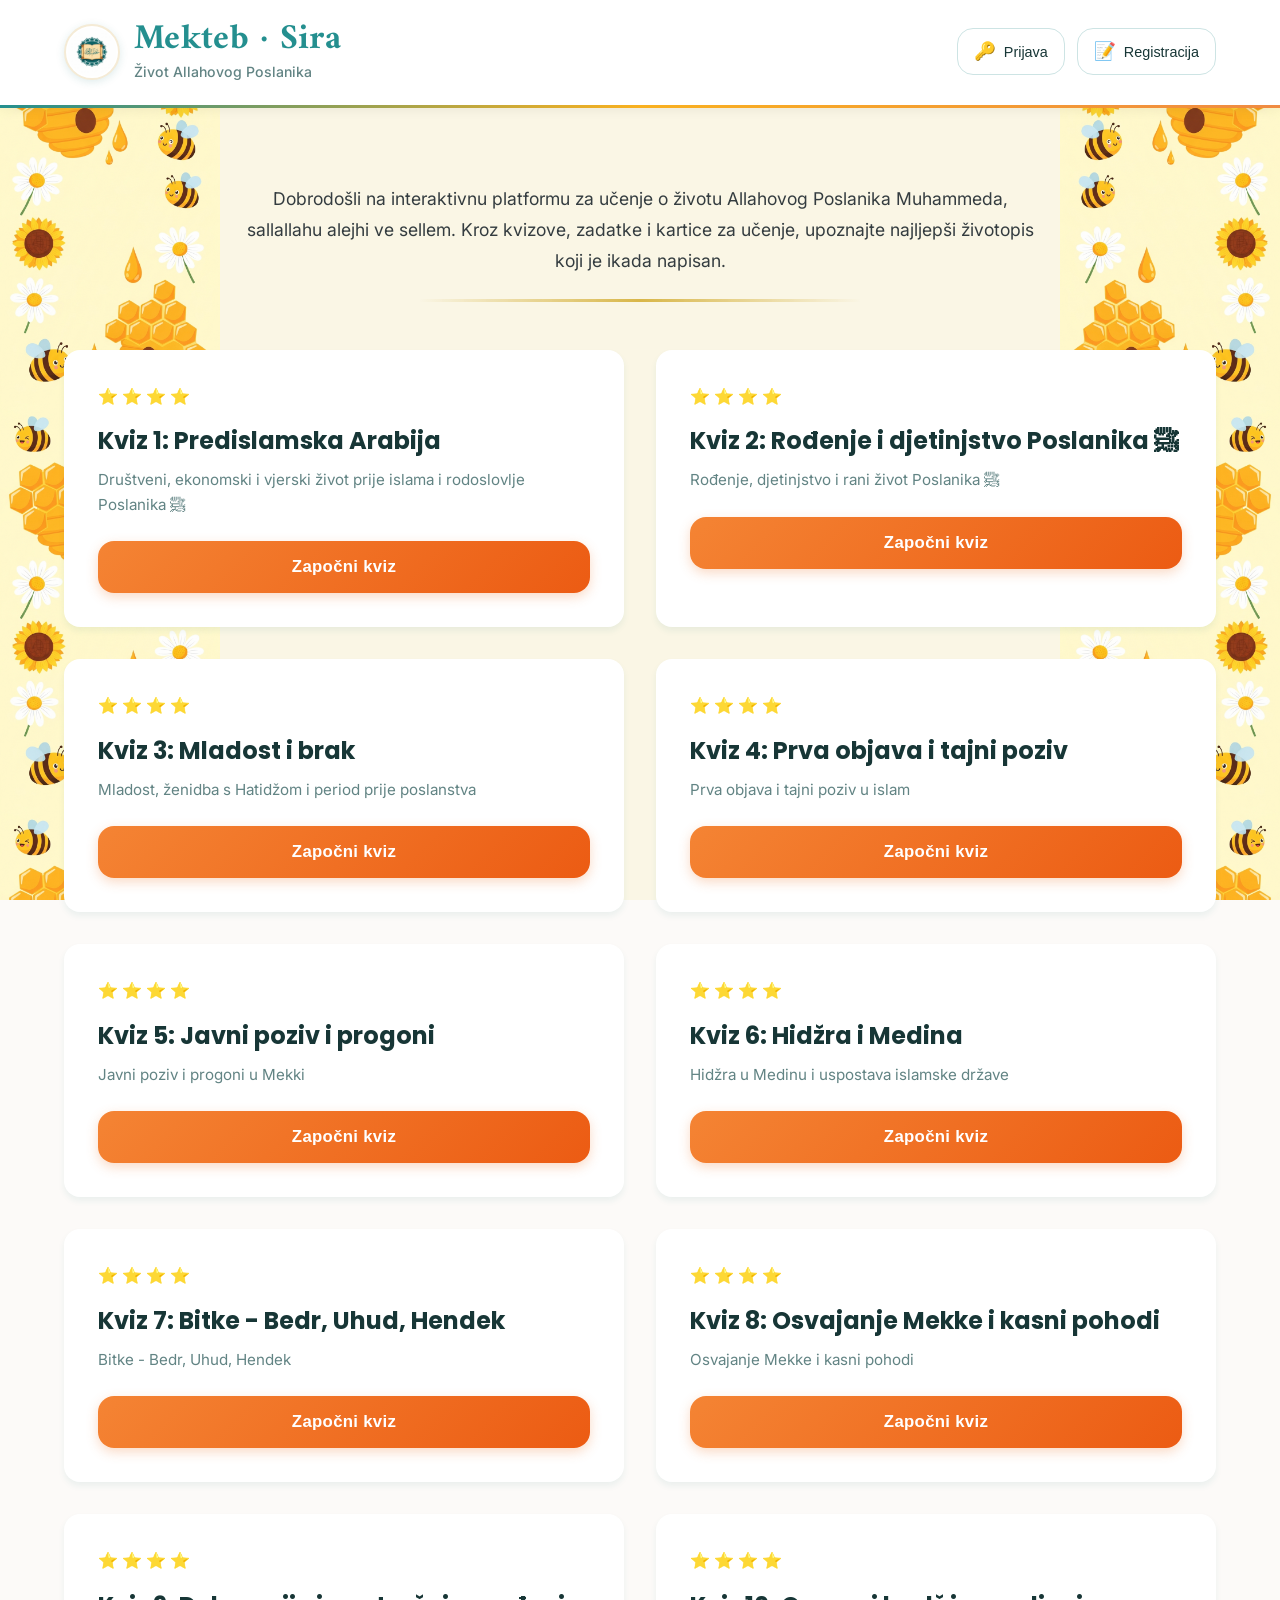
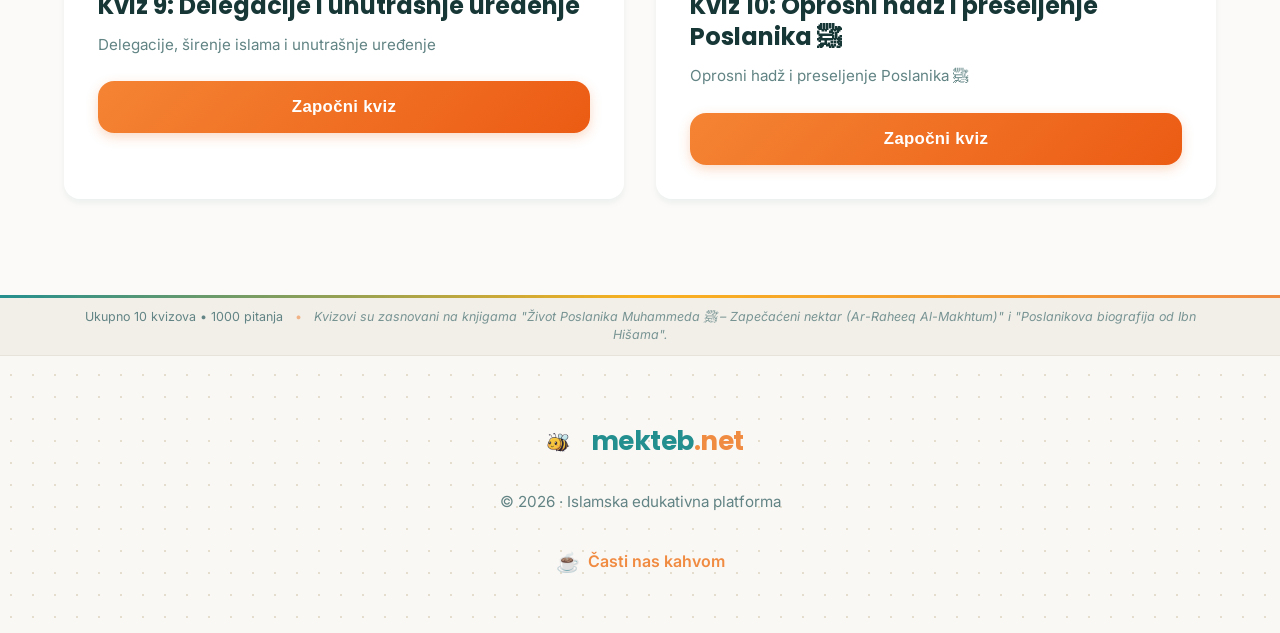
==== commit d3965cba: "Minimalisticki footer + pcela mascota + bs/de prevodi (basedOnWorks, footerTagline, buyMeCoffee)" ====
--- a/index.html
+++ b/index.html
@@ -251,7 +251,7 @@
         </div>
     </main>
 
-    <!-- Footer (mekteb.net stil) -->
+    <!-- Footer (mekteb.net minimalistički stil) -->
     <footer class="footer">
         <!-- Diskretna traka na vrhu sa info o izvorima -->
         <div class="footer-meta">
@@ -263,14 +263,16 @@
         </div>
 
         <div class="container">
-            <div class="support-section">
-                <p class="coffee-text" data-translate="coffeeText">☕ Budi dio dobra koje širimo dalje. Dok će mnogi samo proći pored ovog poziva, ti možeš biti onaj ko će podržati naš rad. Klikni na QR kod i podrži nas!</p>
-                <a href="https://www.buymeacoffee.com/mekteb" target="_blank">
-                    <img src="images/bmc_qr.png" alt="Buy Me a Coffee QR" class="qr-code">
+            <div class="footer-minimal">
+                <a href="https://www.mekteb.net" target="_blank" rel="noopener" class="footer-brand">
+                    <img src="images/mekteb_bee.png" alt="" class="footer-bee">
+                    <span class="footer-brand-name">mekteb<span class="footer-brand-accent">.net</span></span>
                 </a>
-                <p><a href="https://www.buymeacoffee.com/mekteb" target="_blank" class="support-link">buymeacoffee.com/mekteb</a></p>
-                <p data-translate="contactInfo">Kontakt: <a href="mailto:info@mekteb.net">info@mekteb.net</a></p>
-                <p class="copyright">© 2026 <span data-translate="siteTitleFooter">Mekteb · Sira</span>. <span data-translate="allRightsReserved">Sva prava zadržana.</span></p>
+                <p class="footer-copyright">© 2026 · <span data-translate="footerTagline">Islamska edukativna platforma</span></p>
+                <a href="https://www.buymeacoffee.com/mekteb" target="_blank" rel="noopener" class="footer-coffee-link">
+                    <span class="coffee-icon">☕</span>
+                    <span data-translate="buyMeCoffee">Buy me a coffee</span>
+                </a>
             </div>
         </div>
     </footer>
--- a/css/style.css
+++ b/css/style.css
@@ -417,9 +417,11 @@
     box-shadow: 0 6px 18px rgba(240, 133, 66, 0.45);
 }
 
-/* Footer (mekteb.net stil — svijetla pozadina, tirkiz/narandža akcenti) */
+/* Footer (mekteb.net minimalistički stil) */
 .footer {
     background: hsl(40, 33%, 97%);
+    background-image: radial-gradient(circle, hsl(40, 30%, 85%) 1px, transparent 1px);
+    background-size: 22px 22px;
     color: var(--text-dark);
     padding: 0 0 var(--spacing-xl) 0;
     margin-top: var(--spacing-xxl);
@@ -454,65 +456,69 @@
     opacity: 0.85;
 }
 
-/* Support section */
-.support-section {
+/* Footer minimalistički blok — pčela + brand + copyright + coffee link */
+.footer-minimal {
     text-align: center;
-    max-width: 700px;
+    padding: var(--spacing-xl) var(--spacing-md) var(--spacing-md);
+    max-width: 600px;
     margin: 0 auto;
 }
 
-.support-section p {
-    margin-bottom: var(--spacing-sm);
+.footer-brand {
+    display: inline-flex;
+    align-items: center;
+    gap: 12px;
+    text-decoration: none;
+    margin-bottom: var(--spacing-md);
+}
+
+.footer-bee {
+    width: 42px;
+    height: 42px;
+    object-fit: contain;
+    display: block;
+}
+
+.footer-brand-name {
+    font-family: 'Poppins', sans-serif;
+    font-size: 1.65rem;
+    font-weight: 700;
+    color: var(--primary);
+    letter-spacing: -0.5px;
+}
+
+.footer-brand-accent {
+    color: var(--secondary);
+    font-weight: 700;
+}
+
+.footer-copyright {
     font-size: 0.95rem;
-    color: var(--text-dark);
-    line-height: 1.6;
-}
-
-.coffee-text {
-    margin: var(--spacing-md) 0;
-    font-style: italic;
-    color: var(--text-light);
-}
-
-.qr-code {
-    width: 120px;
-    height: auto;
-    margin: var(--spacing-md) auto;
-    display: block;
-    border-radius: 8px;
-    box-shadow: 0 2px 8px rgba(0, 0, 0, 0.08);
-}
-
-.support-link {
-    color: var(--primary);
-    text-decoration: underline;
-    text-decoration-color: var(--secondary);
-    font-weight: 700;
-    display: inline-block;
-    margin-bottom: var(--spacing-sm);
+    color: var(--text-light);
+    margin: var(--spacing-sm) 0 var(--spacing-lg);
+    font-weight: 400;
+}
+
+.footer-coffee-link {
+    display: inline-flex;
+    align-items: center;
+    gap: 8px;
+    color: var(--secondary);
+    text-decoration: none;
+    font-size: 1rem;
+    font-weight: 600;
+    padding: 8px 16px;
+    border-radius: 12px;
     transition: all 0.2s ease;
 }
 
-.support-link:hover {
-    color: var(--primary-dark);
-    text-decoration-color: var(--primary);
-}
-
-.copyright {
-    margin-top: var(--spacing-md) !important;
-    padding-top: var(--spacing-md);
-    border-top: 1px solid hsl(40, 20%, 90%);
-    font-size: 0.85rem !important;
-    color: var(--text-light) !important;
-}
-
-.copyright a, .support-section a[href^="mailto"] {
-    color: var(--primary);
-    text-decoration: none;
-}
-
-.copyright a:hover, .support-section a[href^="mailto"]:hover {
-    text-decoration: underline;
+.footer-coffee-link:hover {
+    background: hsl(25, 85%, 95%);
+    color: hsl(20, 90%, 45%);
+}
+
+.footer-coffee-link .coffee-icon {
+    font-size: 1.2rem;
 }
 
 /* Responsive */
